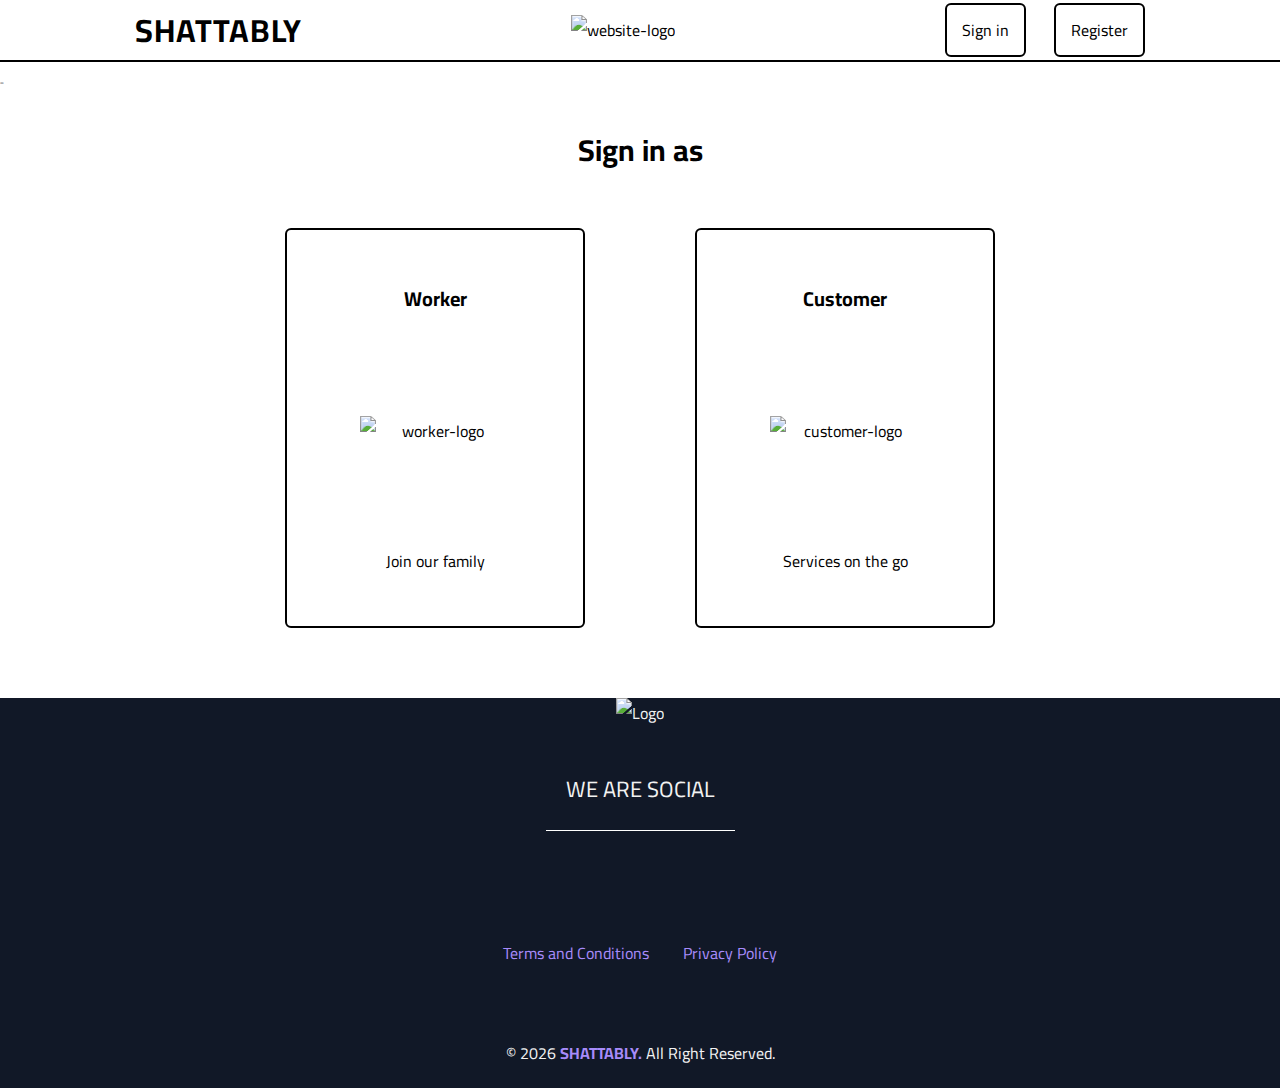
==== cus-wo-sign-in.html @ 9651f402 "added payment and forgot password" ====
<!DOCTYPE html>
<html lang="en">

<head>
    <meta charset="UTF-8">
    <meta name="viewport" content="width=device-width, initial-scale=1.0">
    <title>Join us | SHATTABLY</title>
    <!-- Title Icon -->
    <link rel="icon" type="image/png" href="images/shattablyLogo.svg" />
    <!-- Render All Elements Normally -->
    <link rel="stylesheet" href="css/Normalize.css">
    <!-- Font Awesome Library -->
    <link rel="stylesheet" href="css/all.min.css">
    <link rel="preconnect" href="https://fonts.gstatic.com">
    <link href="https://fonts.googleapis.com/css2?family=Cairo:wght@200;300;400;500;600;700;800;900&display=swap"
        rel="stylesheet">
    <!-- Main CSS File -->
    <link rel="stylesheet" href="css/shattably.css">
    <link rel="stylesheet" href="css/cus-wo.css">
</head>

<body>
    <!-- ===================== Navigation Bar ===================== -->
    <nav class="navigation">
        <div class="nav">
            <h1>
                <a href="index.html" target="_self">SHATTABLY</a>
            </h1>
            <a href="index.html" class="logo">
                <img src="images/shattablyLogo.svg" alt="website-logo">
            </a>
            <ul>
                <li>
                    <a href="cus-wo-sign-in.html">Sign in</a>
                </li>
                <li>
                    <a href="cus-wo-register.html">Register</a>
                </li>
            </ul>
        </div>
    </nav>
    <!-- ===================== END Navigation Bar ===================== -->


    <!-- ===================== Content ===================== -->ِ
    <h2 class="label">Sign in as</h2>
    <div class="career">
        <a href="worker-sign-in.php">
            <div class="worker">
                <div class="card-title">Worker</div>
                <img src="images/technician.png" alt="worker-logo">
                <p>Join our family</p>
            </div>
        </a>
        <a href="customer-sign-in.php">
            <div class="customer">
                <div class="card-title">Customer</div>
                <img src="images/businessman.png" alt="customer-logo">
                <p>Services on the go</p>
            </div>
        </a>
    </div>

    <!-- ===================== END Content ===================== -->

    <!-- ===================== Footer ===================== -->
    <footer>
        <div class="container">
            <img src="images/SHATTABLYwhite.png" alt="Logo" />
            <p>We are social</p>
            <div class="social-icons">
                <i class="fab fa-facebook-f"></i>
                <i class="fa-brands fa-x-twitter"></i>
                <i class="fab fa-instagram"></i>
                <i class="fab fa-linkedin"></i>
            </div>
            <div class="policy">
                <a href="terms.html" class="ter">Terms and Conditions</a>
                <a href="privacy.html" class="pol">Privacy Policy</a>
            </div>
            <p class="copyright"> &copy; <span id="date"></span> <a href="index.html">SHATTABLY.</a> All Right Reserved.
            </p>
        </div>
    </footer>
    <!-- ===================== END Footer ===================== -->









    <!-- ===================== JS Files ===================== -->
    <script src="script.js"></script>
    <script src="https://kit.fontawesome.com/bab5d0d7f7.js" crossorigin="anonymous"></script>
</body>

</html>
---- css/shattably.css ----
/* === Google Font Import - Poppins === */
@import url("https://fonts.googleapis.com/css2?family=Poppins:wght@300;400;500;600;700&display=swap");

/* Variables */
:root {
  --main-color: #ffffff;
  --secondary-color: #000000;
  --border-radius: 6px;
  --red: hsl(0, 78%, 62%);
  --cyan: hsl(180, 62%, 55%);
  --orange: hsl(34, 97%, 64%);
  --blue: hsl(212, 86%, 64%);
  --varyDarkBlue: hsl(234, 12%, 34%);
  --grayishBlue: hsl(229, 6%, 66%);
  --veryLightGray: hsl(0, 0%, 98%);
  --dark-color: #111827;
  --dark-violet-color: #a78bfa;
  --light-violet-color: #7d2ae8;
  --weight1: 200;
  --weight2: 400;
  --weight3: 600;
}

/* Global Rules */
* {
  -webkit-box-sizing: border-box;
  box-sizing: border-box;
  -o-box-sizing: border-box;
  -moz-box-sizing: border-box;
  padding: 0;
  margin: 0;
}
html {
  scroll-behavior: smooth;
}
body {
  font-family: "Cairo";
}
ul {
  list-style: none;
}
a {
  text-decoration: none;
  color: var(--secondary-color);
  display: inline-block;
}
/* Media */

/* Small Screens */

/* @media (min-width: 768px) {
  .container {
    width: 750px;
  }
} */

/* Medium Screens */

/* @media (min-width: 992px) {
  .container {
    width: 970px;
  }
} */

/* Large Screens */

/* @media (min-width: 1200px) {
  .container {
    width: 1170px;
  }
} */

/* Components */
.main-heading {
  text-align: center;
}
.main-heading h2 {
  font-weight: normal;
  font-size: 40px;
  position: relative;
  margin-bottom: 70px;
  margin-top: 70px;
  text-transform: uppercase;
}
.main-heading h2::before {
  content: "";
  position: absolute;
  left: 50%;
  transform: translateX(-50%);
  height: 2px;
  background-color: #333;
  bottom: -30px;
  width: 120px;
}
.main-heading h2::after {
  content: "";
  position: absolute;
  left: 50%;
  transform: translateX(-50%);
  width: 15px;
  height: 15px;
  border-radius: 50%;
  border: 2px solid #333;
  bottom: -38px;
  background-color: white;
}
.main-heading p {
  width: 550px;
  margin: 0 auto 35px;
  max-width: 100%;
  color: #777;
}
/*  Navigation bar */
.nav {
  width: 100%;
  display: flex;
  justify-content: space-around;
  align-items: center;
  border-bottom: 2px solid var(--secondary-color);
}
.nav h1 a {
  letter-spacing: 1px;
  transition: 0.6s;
}
.nav .logo img {
  width: 100px;
}
.nav ul {
  display: flex;
  justify-content: space-between;
  align-items: center;
  width: 200px;
}
.nav ul li a {
  padding: 10px 15px;
  border: 2px solid var(--secondary-color);
  border-radius: var(--border-radius);
  transition: 0.6s;
}
.nav ul li a:hover {
  background-color: var(--secondary-color);
  color: var(--main-color);
}

/* Slideshow */

.slide-show {
  width: 100%;
  height: 100%;
  position: relative;
}
.slide-show img {
  width: 100%;
  filter: blur(5px);
}
.slide-show-text {
  color: var(--main-color);
  position: absolute;
  top: 50%;
  left: 50%;
  transform: translate(-50%, -50%);
  text-align: center;
  font-size: 30px;
  line-height: 1.5;
  width: 100%;
}
.sp {
  /* Set the background color */
  background: linear-gradient(
    to left,
    #ff0000 0%,
    #ff0000 36%,
    #ffffff 33%,
    #ffffff 65%,
    #000000 65%
  );
  /* Mask the color to the text, and remove the rest  */
  -webkit-background-clip: text;
  background-clip: text;
  /* Make the text fill color value transparent so the masked background color comes through */
  -webkit-text-fill-color: transparent;
  letter-spacing: 12px;
}
/* Brief */
.brief-container {
  background-color: var(--dark-color);
  color: #f2f2f2;
  display: flex;
  flex-wrap: wrap;
  justify-content: space-around;
  align-items: center;
}
.brief-container img {
  /* background-color: var(--dark-color); */
  /* border-radius: var(--border-radius); */
  width: 400px;
}
.brief {
  width: 50%;
  text-align: center;
  font-size: 20px;
  line-height: 2;
  margin-bottom: 20px;
}
.brief .website {
  font-weight: 900;
  font-size: 35px;
}
.brief .egy {
  border-bottom: 3px solid var(--dark-violet-color);
}
/* END Brief */

/* Features */
.features-content {
  width: 80%;
  margin: 0 auto;
}

.box p {
  color: var(--grayishBlue);
  margin: 10px 0;
}

.box {
  border-radius: 5px;
  box-shadow: 0px 30px 40px -20px var(--grayishBlue);
  padding: 30px;
  margin: 20px;
  transition: 0.6s;
}
.box:hover {
  transform: scale(1.05);
}

.box img {
  float: right;
}

@media (max-width: 450px) {
  .box {
    height: 200px;
  }
}

@media (max-width: 950px) and (min-width: 450px) {
  .box {
    text-align: center;
    height: 180px;
  }
}

.cyan {
  border-top: 3px solid var(--cyan);
}
.red {
  border-top: 3px solid var(--red);
}
.blue {
  border-top: 3px solid var(--blue);
}
.orange {
  border-top: 3px solid var(--orange);
}

.box h2 {
  color: var(--varyDarkBlue);
  font-weight: var(--weight3);
}

@media (min-width: 950px) {
  .row1-container {
    display: flex;
    justify-content: center;
    align-items: center;
  }

  .row2-container {
    display: flex;
    justify-content: center;
    align-items: center;
  }
  .box-down {
    position: relative;
    top: 150px;
  }
  .box {
    width: 30%;
  }
  .header p {
    width: 20%;
  }
}

/* END Features */

/* Services */
.srv {
  display: flex;
  flex-wrap: wrap;
  justify-content: space-evenly;
}
.srv div {
  width: 300px;
  height: 200px;
  margin-bottom: 20px;
  position: relative;
  transition: 1s;
  cursor: pointer;
}
.srv div img {
  width: 100%;
  height: 100%;
  border-radius: var(--border-radius);
  transition: 0.6s;
}
.srv div:hover {
  transform: scale(1.05);
}
.srv .srv1:hover::after {
  content: "Engineering";
  position: absolute;
  color: var(--main-color);
  top: 50%;
  left: 50%;
  transform: translate(-50%, -50%);
  font-size: 20px;
}
.srv .srv2:hover::after {
  content: "Carpentry";
  position: absolute;
  color: var(--main-color);
  top: 50%;
  left: 50%;
  transform: translate(-50%, -50%);
  font-size: 20px;
}
.srv .srv3:hover::after {
  content: "Blacksmithing";
  position: absolute;
  color: var(--main-color);
  top: 50%;
  left: 50%;
  transform: translate(-50%, -50%);
  font-size: 20px;
}
.srv .srv4:hover::after {
  content: "Paints";
  position: absolute;
  color: var(--main-color);
  top: 50%;
  left: 50%;
  transform: translate(-50%, -50%);
  font-size: 20px;
}
/* New layout */
.services-container {
  max-width: 1200px;
  margin: 0 auto;
  display: flex;
  flex-wrap: wrap;
  justify-content: space-around;
}
.service-card {
  width: 300px;
  margin: 20px;
  padding: 40px;
  text-align: center;
  border-radius: 6px;
  background-color: #111827;
  color: #f2f2f2;
  transition: all 0.3s ease-in-out;
}
.service-card:hover {
  box-shadow: 0 0 30px 0 #282936;
  transform: scale(1.05);
}
@media (max-width: 768px) {
  .service-card {
    width: 100%;
  }
}
.service-card h3 {
  margin: 20px;
  text-align: center;
  text-transform: uppercase;
}
.service-card i {
  font-size: 30px;
  color: #a78bfa;
  padding: 15px;
  transition: all 0.3s linear;
  transform: rotate(-45deg);
}
.service-card .icon-container {
  border: 2px solid #282936;
  transition: 0.3s linear;
  width: fit-content;
  margin: 0 auto;
  transform: rotate(45deg);
}

/* END New layout */

.categories .see-more {
  margin: 30px;
  text-align: center;
}
.categories .see-more a {
  background-color: var(--secondary-color);
  color: var(--main-color);
  padding: 10px 15px;
  border-radius: var(--border-radius);
  border: 2px solid var(--secondary-color);
  transition: 0.4s;
  cursor: pointer;
}
.lm {
  margin: 20px;
  text-align: center;
}
.buttonlm {
  position: relative;
  display: inline-block;
  cursor: pointer;
  outline: none;
  border: 0;
  vertical-align: middle;
  text-decoration: none;
  background: transparent;
  padding: 0;
  font-size: inherit;
  font-family: inherit;
}
button.learn-more {
  width: 12rem;
  height: auto;
}
button.learn-more .circle {
  transition: all 0.45s cubic-bezier(0.65, 0, 0.076, 1);
  position: relative;
  display: block;
  margin: 0;
  width: 3rem;
  height: 3rem;
  background: #282936;
  border-radius: 1.625rem;
}
button.learn-more .circle .icon {
  transition: all 0.45s cubic-bezier(0.65, 0, 0.076, 1);
  position: absolute;
  top: 0;
  bottom: 0;
  margin: auto;
  background: #fff;
}
button.learn-more .circle .icon.arrow {
  transition: all 0.45s cubic-bezier(0.65, 0, 0.076, 1);
  left: 0.625rem;
  width: 1.125rem;
  height: 0.125rem;
  background: none;
}
button.learn-more .circle .icon.arrow::before {
  position: absolute;
  content: "";
  top: -0.29rem;
  right: 0.0625rem;
  width: 0.625rem;
  height: 0.625rem;
  border-top: 0.125rem solid #fff;
  border-right: 0.125rem solid #fff;
  transform: rotate(45deg);
}
button.learn-more .button-text a {
  transition: all 0.45s cubic-bezier(0.65, 0, 0.076, 1);
  position: absolute;
  top: 0;
  left: 0;
  right: 0;
  bottom: 0;
  padding: 0.75rem 0;
  margin: 0 0 0 1.85rem;
  color: #282936;
  font-weight: 700;
  line-height: 1.6;
  text-align: center;
  text-transform: uppercase;
}
.buttonlm:hover .circle {
  width: 100%;
}
.buttonlm:hover .circle .icon.arrow {
  background: #fff;
  transform: translate(1rem, 0);
}
.buttonlm:hover .button-text a {
  color: #f2f2f2;
}
/* Newsletter */
.subscribe {
  margin-top: 70px;
  background-image: url("/images/newsletter1.png");
  background-size: cover;
  background-position: center;
  position: relative;
  color: white;
}
.subscribe::before {
  content: "";
  position: absolute;
  left: 0;
  top: 0;
  width: 100%;
  height: 100%;
  background-color: rgb(0 0 0 / 50%);
}
.subscribe .container {
  position: relative;
  display: flex;
  align-items: center;
  justify-content: space-around;
}
@media (max-width: 991px) {
  .subscribe .container {
    flex-direction: column;
    align-items: center;
    justify-content: space-between;
  }
  .subscribe form {
    margin: 30px;
  }
}
.subscribe form {
  display: flex;
  position: relative;
  width: 500px;
  max-width: 100%;
}
.subscribe form i {
  position: absolute;
  top: 50%;
  transform: translateY(-50%);
  left: 25px;
}
.subscribe form input[type="email"] {
  border: 1px solid var(--main-color);
  border-right: none;
  background: none;
  color: var(--main-color);
  padding: 20px 20px 20px 60px;
  width: calc(100% - 130px);
}
.subscribe form button {
  width: 130px;
  background-color: var(--dark-violet-color);
  color: var(--dark-color);
  font-weight: 600;
  padding: 10px 20px;
  border: 1px solid white;
  border-left: #f2f2f2;
  text-transform: uppercase;
  transition: 0.4s;
}
.subscribe form button:hover {
  background-color: transparent;
  color: #f2f2f2;
  cursor: pointer;
}
.subscribe form input[type="email"]:focus,
.subscribe form button:focus {
  outline: none;
}
.subscribe form ::placeholder {
  color: white;
}
.subscribe p {
  line-height: 2;
  margin-left: 50px;
  color: var(--main-color);
}
@media (max-width: 991px) {
  .subscribe p {
    margin: 30px 0 0;
  }
}
/* End Newsletter */

/* Pricing */
.pricing-cards {
  max-width: 1200px;
  margin: 0 auto;
  display: flex;
  flex-wrap: wrap;
  justify-content: space-around;
}
.cardpr {
  width: 300px;
  margin: 20px;
  padding: 40px;
  border-radius: 6px;
  background-color: #111827;
  cursor: pointer;
  transition: all 0.3s ease-in-out;
}
@media (max-width: 768px) {
  .cardpr {
    width: 80%;
    text-align: center;
  }
  .cardpr:hover {
    transform: none;
  }
  .cardpr .lists {
    display: flex;
    align-items: center;
    justify-content: space-evenly;
  }
  .cardpr .action {
    width: 50%;
  }
}
.cardpr:not(.pro):hover {
  transform: scale(1.05);
  box-shadow: 0 0 30px 0 #282936;
}
.pro {
  transform: scale(1.1);
  position: relative;
}
.pro:hover {
  transform: scale(1.15);
  box-shadow: 0 0 30px 0 #282936;
}
.pro::after {
  content: "Hot deal";
  position: absolute;
  top: 10px;
  right: 10px;
  background-color: #a78bfa;
  border-radius: var(--border-radius);
  padding: 10px;
  font-weight: 500;
}
.header {
  display: flex;
  flex-direction: column;
}
.title {
  font-size: 1.5rem;
  line-height: 2rem;
  font-weight: 700;
  color: #ffffff;
}
.price {
  font-size: 3.75rem;
  line-height: 1;
  font-weight: 700;
  color: #fff;
}
.desc {
  margin-top: 0.75rem;
  margin-bottom: 0.75rem;
  line-height: 1.625;
  color: #9ca3af;
}
.lists {
  margin-bottom: 1.5rem;
  flex: 1 1 0%;
  color: #9ca3af;
}
.lists .list {
  margin-bottom: 0.5rem;
  display: flex;
  margin-left: 0.5rem;
}
.lists .list svg {
  height: 1.5rem;
  width: 1.5rem;
  flex-shrink: 0;
  margin-right: 0.5rem;
  color: #a78bfa;
}
button.action {
  width: 100%;
  outline: none;
  border-radius: var(--border-radius);
  background-color: #a78bfa;
  padding: 15px;
  font-weight: 600;
  color: #111827;
  cursor: pointer;
}
/* Pricing */

/* Testimonials  */
.slider-conatiner-test {
  display: flex;
  align-items: center;
  justify-content: center;
  background: #f2f2f2;
}
section {
  position: relative;
  height: 450px;
  width: 1075px;
  display: flex;
  align-items: center;
  justify-content: center;
}

.swiper {
  width: 950px;
}

.card {
  position: relative;
  background: #fff;
  border-radius: 20px;
  margin: 20px 0;
  box-shadow: 0 5px 10px rgba(0, 0, 0, 0.1);
}

.card::before {
  content: "";
  position: absolute;
  height: 40%;
  width: 100%;
  background: #7d2ae8;
  border-radius: 20px 20px 0 0;
}

.card .card-content {
  display: flex;
  flex-direction: column;
  align-items: center;
  padding: 30px;
  position: relative;
  z-index: 100;
}
.card .media-icons {
  position: absolute;
  top: 10px;
  right: 20px;
  display: flex;
  flex-direction: column;
  align-items: center;
}

.card .media-icons i {
  color: #fff;
  margin-top: 10px;
  transition: all 0.3s ease;
  cursor: pointer;
}
.card .media-icons .fa-facebook:hover {
  color: #0165e1;
}
.card .media-icons .fa-x-twitter:hover {
  color: #000000;
}
.card .media-icons .fa-linkedin:hover {
  color: #0a66c2;
}
.card .media-icons .fa-instagram:hover {
  color: #e1306c;
}
.card .name-profession {
  display: flex;
  flex-direction: column;
  align-items: center;
  margin-top: 10px;
}
.name-profession .name {
  font-size: 20px;
  font-weight: 600;
  color: #f2f2f2;
}
.name-profession .profession {
  font-size: 15px;
  font-weight: 500;
  color: #f2f2f2;
}
.card .rating {
  display: flex;
  align-items: center;
  margin-top: 70px;
}
.card .card-content p {
  font-size: 16px;
  margin: 20px 0;
  text-align: center;
}
.card .rating i {
  font-size: 18px;
  margin: 0 2px;
  color: #7d2ae8;
}
.button button:hover {
  background: #6616d0;
}
.swiper-pagination {
  position: absolute;
}
.swiper-pagination-bullet {
  height: 7px;
  width: 26px;
  border-radius: 25px;
  background: #7d2ae8;
}
.swiper-button-next,
.swiper-button-prev {
  opacity: 0.7;
  color: #7d2ae8;
  transition: all 0.3s ease;
}
.swiper-button-next:hover,
.swiper-button-prev:hover {
  opacity: 1;
  color: #7d2ae8;
}

/* END Testimonials  */

/* Contact */
.contact .container {
  margin: 50px;
}
.contact .content {
  display: flex;
  justify-content: space-around;
  align-items: flex-start;
}
.contact .content form {
  width: 70%;
}
.contact .content form .main-input {
  padding: 20px;
  display: block;
  border: 1px solid #ccc;
  border-radius: var(--border-radius);
  margin-bottom: 30px;
  width: 100%;
}
.contact .content form .main-input:focus {
  outline: none;
}
.contact .content form textarea.main-input {
  height: 150px;
  max-width: 100%;
  resize: vertical;
}
.contact .content form .contact-submit {
  text-align: right;
}
.contact .content form input[type="submit"] {
  background-color: var(--secondary-color);
  color: var(--main-color);
  padding: 10px;
  border: 2px solid var(--secondary-color);
  border-radius: var(--border-radius);
  text-transform: uppercase;
  cursor: pointer;
  transition: 0.4s;
}
.contact .content form input:hover[type="submit"] {
  background-color: var(--main-color);
  border: 1px solid var(--secondary-color);
  color: var(--secondary-color);
}
.contact .content .info {
  width: 25%;
}
.contact .content .info h4 {
  text-transform: uppercase;
  margin-bottom: 30px;
  font-weight: 500;
  font-size: 18px;
}
.contact .content .info .phone {
  display: block;
  color: #777;
  margin-bottom: 10px;
}
.contact .content .info h4:nth-of-type(2) {
  margin-top: 90px;
}
.contact .content .info address {
  color: #777;
  line-height: 2;
}

/* END Contact */

/* Footer */
footer {
  /* background-image: url("/images/Zfooterjpg.jpg"); */
  /* background-size: cover;
  background-repeat: no-repeat;
  background-position: bottom; */
  background-color: var(--dark-color);
  color: #f2f2f2;
  /* text-align: center; */
  margin-top: 50px;
}
footer .container {
  margin: 0 auto;
  transition: 0.9s;
  text-align: center;

}
footer .container img {
  width: 150px;
  height: 150px;
    text-align: center;

}
footer .container > p {
  color: #f2f2f2;
}
footer .container .social-icons {
  font-size: 20px;
  margin-top: 20px;
}
footer .container .social-icons i {
  cursor: pointer;
  padding: 10px 15px;
  transition: 0.6s;
}
.fa-linkedin:hover {
  color: #0a66c2;
}
.fa-facebook-f:hover {
  color: #0165e1;
}
.fa-instagram:hover {
  color: #e1306c;
}
.fa-x-twitter:hover {
  color: #000000;
}
.policy {
  margin: 50px auto;
}
.policy a {
  color: var(--dark-violet-color);
}
.policy .pol {
  margin-left: 30px;
}
.ter:hover,
.pol:hover {
  text-decoration: underline;
}
footer p:not(.copyright) {
  text-transform: uppercase;
  padding: 20px;
  border-bottom: 1px solid var(--main-color);
  font-size: 22px;
  width: fit-content;
  margin: 20px auto;
}
footer .copyright {
  padding: 20px 0;
  color: #f2f2f2;
  text-align: center;
}
footer .copyright a {
  font-weight: bold;
  color: var(--dark-violet-color);
  cursor: pointer;
}

/* END Footer */
---- css/cus-wo.css ----
/* Variables */
:root {
  --main-color: #ffffff;
  --secondary-color: #000000;
  --border-radius: 6px;
}

/* Global Rules */
* {
  -webkit-box-sizing: border-box;
  box-sizing: border-box;
  -o-box-sizing: border-box;
  -moz-box-sizing: border-box;
  padding: 0;
  margin: 0;
}
html {
  scroll-behavior: smooth;
}
body {
  font-family: "Cairo";
}
ul {
  list-style: none;
}
a {
  text-decoration: none;
  color: var(--secondary-color);
  display: inline-block;
}
/* Media */

/* Small Screens */

/* @media (min-width: 768px) {
    .container {
      width: 750px;
    }
  } */

/* Medium Screens */

/* @media (min-width: 992px) {
    .container {
      width: 970px;
    }
  } */

/* Large Screens */

/* @media (min-width: 1200px) {
    .container {
      width: 1170px;
    }
  } */

/* Components */
.main-heading {
  text-align: center;
}
.main-heading h2 {
  font-weight: normal;
  font-size: 40px;
  position: relative;
  margin-bottom: 70px;
  margin-top: 70px;
  text-transform: uppercase;
}
.main-heading h2::before {
  content: "";
  position: absolute;
  left: 50%;
  transform: translateX(-50%);
  height: 2px;
  background-color: #333;
  bottom: -30px;
  width: 120px;
}
.main-heading h2::after {
  content: "";
  position: absolute;
  left: 50%;
  transform: translateX(-50%);
  width: 15px;
  height: 15px;
  border-radius: 50%;
  border: 2px solid #333;
  bottom: -38px;
  background-color: white;
}
.main-heading p {
  width: 550px;
  margin: 0 auto 35px;
  max-width: 100%;
  color: #777;
}
/*  Navigation bar */
.nav {
  width: 100%;
  display: flex;
  justify-content: space-around;
  align-items: center;
  border-bottom: 2px solid var(--secondary-color);
}
.nav h1 a {
  letter-spacing: 1px;
}
.nav .logo img {
  width: 100px;
}
.nav ul {
  display: flex;
  justify-content: space-between;
  align-items: center;
  width: 200px;
}
.nav ul li a {
  padding: 10px 15px;
  border: 2px solid var(--secondary-color);
  border-radius: var(--border-radius);
  transition: 0.6s;
}
.nav ul li a:hover {
  background-color: var(--secondary-color);
  color: var(--main-color);
}
.label {
  text-align: center;
  font-size: 30px;
  margin: 30px;
}
/* Content */
.career {
  /* border: 2px solid var(--secondary-color); */
  /* border-radius: var(--border-radius); */
  width: 750px;
  padding: 20px;
  margin: 20px auto;
  display: flex;
  flex-wrap: wrap;
  justify-content: space-between;
  align-items: center;
}
.career img {
  width: 150px;
}
.worker,
.customer {
  border: 2px solid var(--secondary-color);
  border-radius: var(--border-radius);
  width: 300px;
  height: 400px;
  text-align: center;
  display: flex;
  flex-direction: column;
  justify-content: space-around;
  align-items: center;
  transition: 0.6s;
  /* box-shadow: rgb(38, 57, 77) 0px 20px 30px -10px; */
}
.worker:hover,
.customer:hover {
  cursor: pointer;
  transform: scale(1.05);
  box-shadow: rgb(38, 57, 77) 0px 20px 30px -10px;

}
.card-title {
  font-weight: bold;
  font-size: 20px;
}
/* .worker a,
.customer a {
  display: inline-block;
  border: 2px solid var(--secondary-color);
  border-radius: var(--border-radius);
  padding: 10px 15px;
  transition: 0.4s;
}  */
.worker a:hover,
.customer a:hover {
  background-color: var(--secondary-color);
  color: var(--main-color);
}
/* END Content */
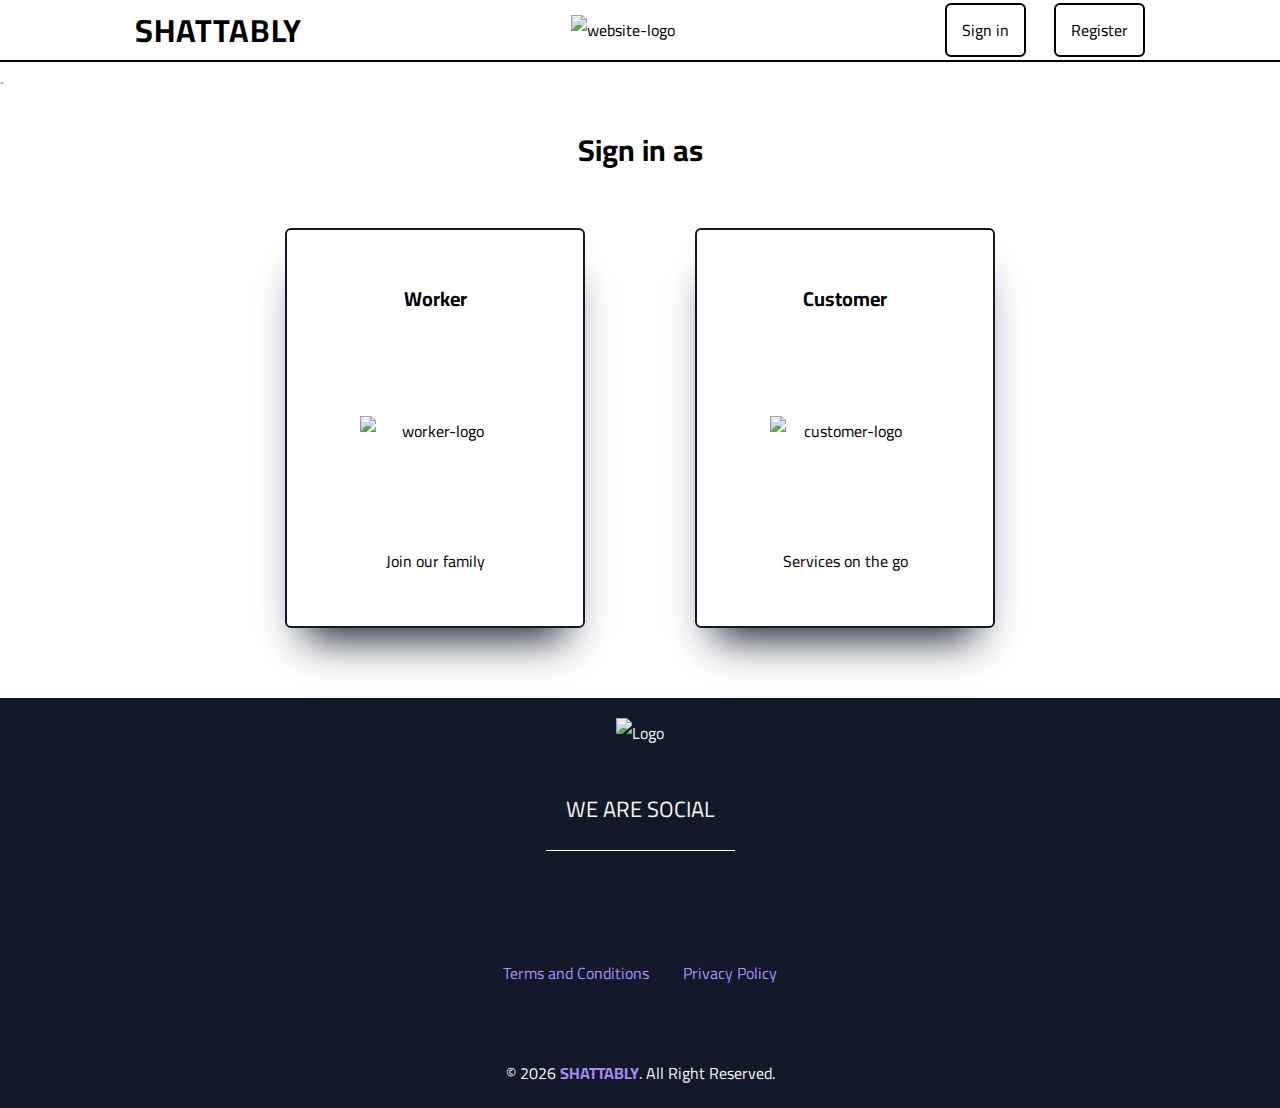
==== commit a79af5d8: "almost done" ====
--- a/cus-wo-sign-in.html
+++ b/cus-wo-sign-in.html
@@ -78,11 +78,13 @@
                 <a href="terms.html" class="ter">Terms and Conditions</a>
                 <a href="privacy.html" class="pol">Privacy Policy</a>
             </div>
-            <p class="copyright"> &copy; <span id="date"></span> <a href="index.html">SHATTABLY.</a> All Right Reserved.
-            </p>
+            <div class="copyright"> &copy; <span id="date"></span> <a href="index.html">SHATTABLY</a>. All Right
+                Reserved.
+            </div>
         </div>
     </footer>
     <!-- ===================== END Footer ===================== -->
+
 
 
 
--- a/css/shattably.css
+++ b/css/shattably.css
@@ -131,29 +131,64 @@
   align-items: center;
   width: 200px;
 }
+/* .toggle-nav .toggle-menu {
+  color: var(--dark-color);
+  font-size: 22px;
+}
+@media (min-width:768px)
+{
+    .toggle-nav .toggle-menu {
+        display: none;
+    }
+}
+.toggle-nav ul {
+     display: flex;
+}
+@media (max-width:767px) {
+  .toggle-nav ul {
+      display: none;
+  }
+  .toggle-nav .toggle-menu:hover + ul {
+      display: flex;
+      flex-direction: column;
+      position: absolute;
+      top: 50px;
+      right: 50px;
+      width: 100px;
+      background-color: var(--dark-color);
+
+  }
+  header nav .toggle-menu:hover + ul li a {
+      padding: 15px;
+      color: #f2f2f2;
+  }
+} */
+
 .nav ul li a {
   padding: 10px 15px;
-  border: 2px solid var(--secondary-color);
+  border: 2px solid var(--dark-color);
   border-radius: var(--border-radius);
   transition: 0.6s;
 }
 .nav ul li a:hover {
-  background-color: var(--secondary-color);
-  color: var(--main-color);
+  background-color: var(--dark-color);
+  color: #f2f2f2;
 }
 
 /* Slideshow */
 
 .slide-show {
   width: 100%;
-  height: 100%;
-  position: relative;
-}
+  position: relative;
+}
+
+/* =========== */
 .slide-show img {
   width: 100%;
   filter: blur(5px);
 }
 .slide-show-text {
+  width: 100%;
   color: var(--main-color);
   position: absolute;
   top: 50%;
@@ -162,8 +197,17 @@
   text-align: center;
   font-size: 30px;
   line-height: 1.5;
-  width: 100%;
-}
+}
+/* Media */
+
+/* Small Screens */
+
+@media (max-width: 768px) {
+  .slide-show .slide-show-text {
+    font-size: 20px;
+  }
+}
+
 .sp {
   /* Set the background color */
   background: linear-gradient(
@@ -907,13 +951,12 @@
   margin: 0 auto;
   transition: 0.9s;
   text-align: center;
-
 }
 footer .container img {
   width: 150px;
   height: 150px;
-    text-align: center;
-
+  text-align: center;
+  margin-top: 20px;
 }
 footer .container > p {
   color: #f2f2f2;
--- a/css/cus-wo.css
+++ b/css/cus-wo.css
@@ -1,8 +1,24 @@
+/* === Google Font Import - Poppins === */
+@import url("https://fonts.googleapis.com/css2?family=Poppins:wght@300;400;500;600;700&display=swap");
+
 /* Variables */
 :root {
   --main-color: #ffffff;
   --secondary-color: #000000;
   --border-radius: 6px;
+  --red: hsl(0, 78%, 62%);
+  --cyan: hsl(180, 62%, 55%);
+  --orange: hsl(34, 97%, 64%);
+  --blue: hsl(212, 86%, 64%);
+  --varyDarkBlue: hsl(234, 12%, 34%);
+  --grayishBlue: hsl(229, 6%, 66%);
+  --veryLightGray: hsl(0, 0%, 98%);
+  --dark-color: #111827;
+  --dark-violet-color: #a78bfa;
+  --light-violet-color: #7d2ae8;
+  --weight1: 200;
+  --weight2: 400;
+  --weight3: 600;
 }
 
 /* Global Rules */
@@ -131,8 +147,6 @@
 }
 /* Content */
 .career {
-  /* border: 2px solid var(--secondary-color); */
-  /* border-radius: var(--border-radius); */
   width: 750px;
   padding: 20px;
   margin: 20px auto;
@@ -146,7 +160,7 @@
 }
 .worker,
 .customer {
-  border: 2px solid var(--secondary-color);
+  border: 2px solid var(--dark-color);
   border-radius: var(--border-radius);
   width: 300px;
   height: 400px;
@@ -156,27 +170,20 @@
   justify-content: space-around;
   align-items: center;
   transition: 0.6s;
-  /* box-shadow: rgb(38, 57, 77) 0px 20px 30px -10px; */
+  box-shadow: 0px 30px 40px -20px var(--dark-color);
+  /* background-color: var(--dark-color);
+  color: #f2f2f2; */
 }
 .worker:hover,
 .customer:hover {
   cursor: pointer;
   transform: scale(1.05);
-  box-shadow: rgb(38, 57, 77) 0px 20px 30px -10px;
-
+  box-shadow: 0px 30px 40px -20px var(--dark-color);
 }
 .card-title {
   font-weight: bold;
   font-size: 20px;
 }
-/* .worker a,
-.customer a {
-  display: inline-block;
-  border: 2px solid var(--secondary-color);
-  border-radius: var(--border-radius);
-  padding: 10px 15px;
-  transition: 0.4s;
-}  */
 .worker a:hover,
 .customer a:hover {
   background-color: var(--secondary-color);
